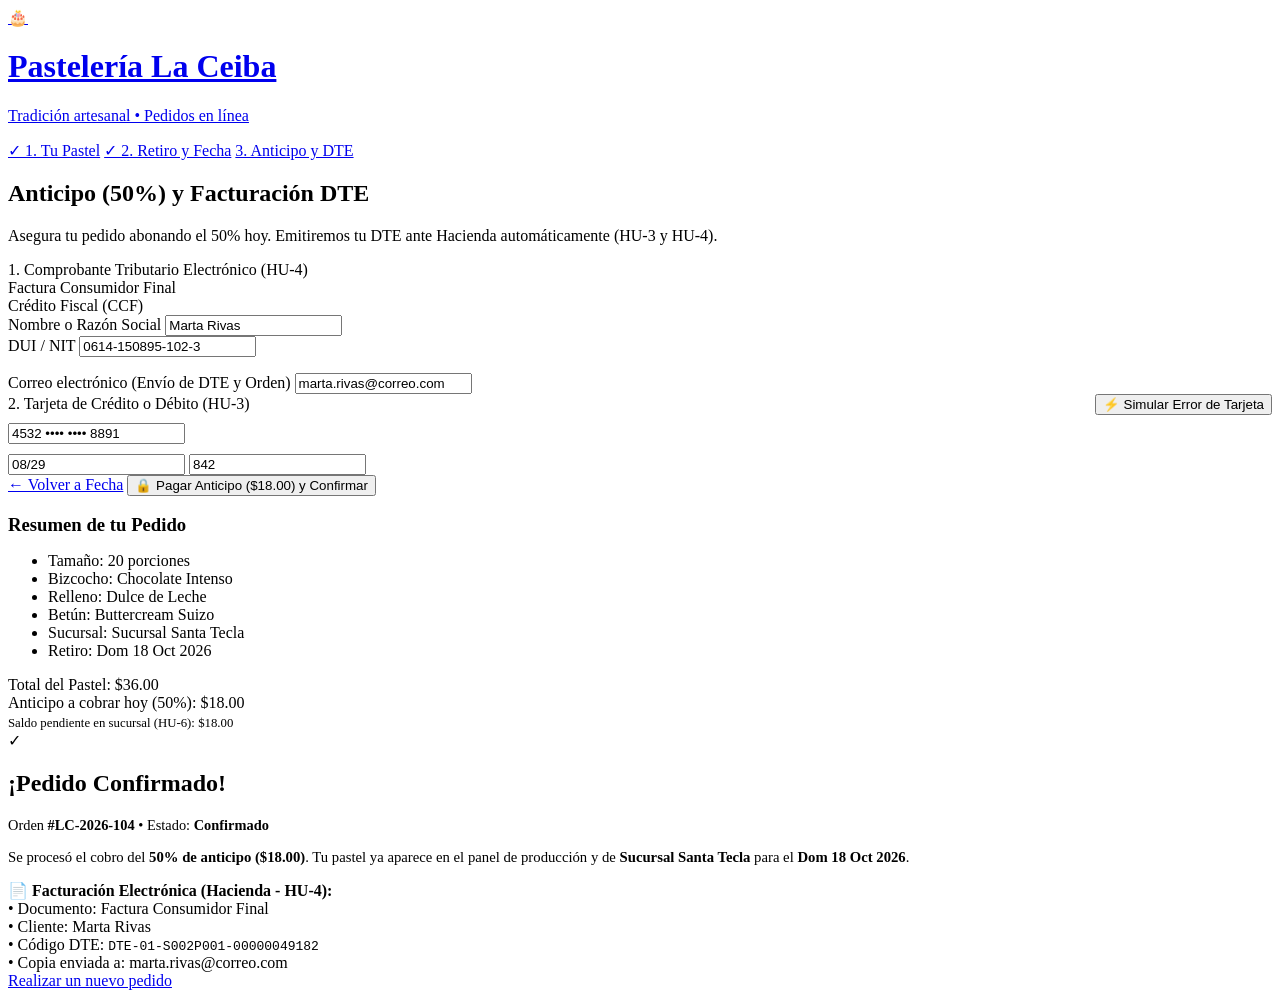
==== pago.html @ 1e6e4f91 "Subida a github" ====
<!DOCTYPE html>
<html lang="es">
<head>
  <meta charset="UTF-8">
  <meta name="viewport" content="width=device-width, initial-scale=1.0">
  <title>Paso 3: Anticipo y Facturación DTE | Pastelería La Ceiba</title>
  <link rel="stylesheet" href="styles.css">
</head>
<body>

<div class="app-container">
  <header>
    <a href="index.html" class="brand">
      <div class="brand-icon">🎂</div>
      <div>
        <h1>Pastelería La Ceiba</h1>
        <p>Tradición artesanal • Pedidos en línea</p>
      </div>
    </a>

    <nav class="stepper">
      <a href="index.html" class="step-pill completed">✓ 1. Tu Pastel</a>
      <a href="retiro.html" class="step-pill completed">✓ 2. Retiro y Fecha</a>
      <a href="pago.html" class="step-pill active">3. Anticipo y DTE</a>
    </nav>
  </header>

  <div class="main-grid">
    <div class="screen-area">
      <h2 class="section-title">Anticipo (50%) y Facturación DTE</h2>
      <p class="section-subtitle">Asegura tu pedido abonando el 50% hoy. Emitiremos tu DTE ante Hacienda automáticamente (HU-3 y HU-4).</p>

      <!-- 1. Datos Fiscales DTE (HU-4) -->
      <label class="form-label">1. Comprobante Tributario Electrónico (HU-4)</label>
      <div class="tax-tabs">
        <div class="tax-tab active" onclick="selectTaxType(this, 'Factura Consumidor Final')">Factura Consumidor Final</div>
        <div class="tax-tab" onclick="selectTaxType(this, 'Crédito Fiscal (CCF)')">Crédito Fiscal (CCF)</div>
      </div>

      <div class="two-cols" style="margin-bottom:16px;">
        <div>
          <label class="form-label" id="lbl-client">Nombre o Razón Social</label>
          <input type="text" id="input-name" value="Marta Rivas" placeholder="Nombre completo">
        </div>
        <div>
          <label class="form-label" id="lbl-doc">DUI / NIT</label>
          <input type="text" id="input-doc" value="0614-150895-102-3" placeholder="00000000-0">
        </div>
      </div>

      <div class="form-group">
        <label class="form-label">Correo electrónico (Envío de DTE y Orden)</label>
        <input type="email" id="input-email" value="marta.rivas@correo.com">
      </div>

      <!-- 2. Pasarela de Pago (HU-3) -->
      <div class="form-group">
        <div style="display:flex; justify-content:space-between; align-items:center; margin-bottom:8px;">
          <label class="form-label" style="margin:0;">2. Tarjeta de Crédito o Débito (HU-3)</label>
          <button type="button" class="btn btn-outline-error" onclick="triggerPaymentError()">⚡ Simular Error de Tarjeta</button>
        </div>
        <input type="text" id="card-num" value="4532 •••• •••• 8891" style="margin-bottom:10px;">
        <div class="two-cols">
          <input type="text" id="card-exp" value="08/29" placeholder="MM/AA">
          <input type="text" id="card-cvv" value="842" placeholder="CVV">
        </div>
      </div>

      <!-- Alerta de Estado de Error en Pasarela -->
      <div class="alert-box" id="payment-alert"></div>

      <div class="btn-row">
        <a href="retiro.html" class="btn btn-secondary">← Volver a Fecha</a>
        <button type="button" class="btn btn-primary" onclick="confirmOrderSuccess()">
          🔒 Pagar Anticipo (<span id="btn-deposit">$18.00</span>) y Confirmar
        </button>
      </div>
    </div>

    <!-- Sidebar de Resumen -->
    <aside class="summary-sidebar">
      <div>
        <h3 style="font-family:'Playfair Display',serif; color:var(--primary); margin-bottom:14px;">
          Resumen de tu Pedido
        </h3>
        <div class="cake-preview-card">
          <div class="cake-visual">
            <div class="cake-tier-top" id="visual-top"></div>
            <div class="cake-tier-bottom" id="visual-bottom">
              <div class="cake-filling-line" id="visual-filling"></div>
            </div>
            <div class="cake-stand"></div>
          </div>
          <ul class="summary-list">
            <li><span>Tamaño:</span> <span id="sum-size">20 porciones</span></li>
            <li><span>Bizcocho:</span> <span id="sum-flavor">Chocolate Intenso</span></li>
            <li><span>Relleno:</span> <span id="sum-filling">Dulce de Leche</span></li>
            <li><span>Betún:</span> <span id="sum-frosting">Buttercream Suizo</span></li>
            <li><span>Sucursal:</span> <span id="sum-branch">Sucursal Santa Tecla</span></li>
            <li><span>Retiro:</span> <span id="sum-date">Dom 18 Oct 2026</span></li>
          </ul>
        </div>
      </div>

      <div class="price-breakdown">
        <div class="price-row">
          <span>Total del Pastel:</span>
          <span id="price-total">$36.00</span>
        </div>
        <div class="price-row highlight">
          <span>Anticipo a cobrar hoy (50%):</span>
          <span id="price-deposit">$18.00</span>
        </div>
        <div class="price-row" style="font-size:0.8rem; color:var(--text-muted); margin-top:4px;">
          <span>Saldo pendiente en sucursal (HU-6):</span>
          <span id="price-balance">$18.00</span>
        </div>
      </div>
    </aside>
  </div>
</div>

<!-- Modal de Estado de Éxito (HU-3 y HU-4) -->
<div class="modal-overlay" id="success-modal">
  <div class="modal-card">
    <div class="success-badge">✓</div>
    <h2 class="section-title">¡Pedido Confirmado!</h2>
    <p style="font-size:0.9rem; color:var(--text-muted); margin-bottom:12px;">
      Orden <strong>#LC-2026-104</strong> • Estado: <span style="color:var(--success);font-weight:700;">Confirmado</span>
    </p>
    <p style="font-size:0.92rem;">
      Se procesó el cobro del <strong>50% de anticipo (<span id="modal-deposit">$18.00</span>)</strong>. Tu pastel ya aparece en el panel de producción y de <strong id="modal-branch">Sucursal Santa Tecla</strong> para el <strong id="modal-date">Dom 18 Oct 2026</strong>.
    </p>

    <div class="dte-box">
      <strong>📄 Facturación Electrónica (Hacienda - HU-4):</strong><br>
      • Documento: <span id="modal-tax">Factura Consumidor Final</span><br>
      • Cliente: <span id="modal-client">Marta Rivas</span><br>
      • Código DTE: <code>DTE-01-S002P001-00000049182</code><br>
      • Copia enviada a: <span id="modal-email">marta.rivas@correo.com</span>
    </div>

    <a href="index.html" class="btn btn-primary" onclick="clearOrder()">
      Realizar un nuevo pedido
    </a>
  </div>
</div>

<script>
  let order = JSON.parse(localStorage.getItem('laCeibaOrder')) || {
    sizeName: '20 porciones',
    basePrice: 36,
    extrasPrice: 0,
    total: 36,
    deposit: 18,
    flavor: 'Chocolate Intenso',
    cakeColor: '#4A2511',
    filling: 'Dulce de Leche',
    fillingColor: '#C67D3B',
    frosting: 'Buttercream Suizo',
    frostingColor: '#FFFDF9',
    branch: 'Sucursal Santa Tecla',
    timeSlot: '10:00 AM - 12:00 PM',
    date: 'Dom 18 Oct 2026'
  };

  let selectedTax = 'Factura Consumidor Final';

  function selectTaxType(tab, type) {
    document.querySelectorAll('.tax-tab').forEach(t => t.classList.remove('active'));
    tab.classList.add('active');
    selectedTax = type;
    document.getElementById('lbl-doc').textContent = type.includes('Crédito') ? 'NIT y NRC Contribuyente' : 'DUI / NIT';
  }

  function triggerPaymentError() {
    const alertBox = document.getElementById('payment-alert');
    alertBox.className = 'alert-box error';
    alertBox.innerHTML = `
      <div>❌</div>
      <div>
        <strong>Error en la pasarela de pago:</strong> La transacción del 50% de anticipo fue declinada por el banco emisor. Verifica los fondos o los datos de tu tarjeta e intenta nuevamente.
      </div>
    `;
  }

  function confirmOrderSuccess() {
    const name = document.getElementById('input-name').value.trim();
    const doc = document.getElementById('input-doc').value.trim();
    const email = document.getElementById('input-email').value.trim();

    if (!name || !doc || !email) {
      const alertBox = document.getElementById('payment-alert');
      alertBox.className = 'alert-box error';
      alertBox.innerHTML = `
        <div>⚠️</div>
        <div><strong>Datos fiscales incompletos (HU-4):</strong> Completa nombre, documento y correo para emitir el DTE ante Hacienda.</div>
      `;
      return;
    }

    document.getElementById('payment-alert').style.display = 'none';
    const total = order.total || 36;
    const deposit = total / 2;

    document.getElementById('modal-deposit').textContent = `$${deposit.toFixed(2)}`;
    document.getElementById('modal-branch').textContent = order.branch;
    document.getElementById('modal-date').textContent = `${order.date} (${order.timeSlot})`;
    document.getElementById('modal-tax').textContent = selectedTax;
    document.getElementById('modal-client').textContent = `${name} (${doc})`;
    document.getElementById('modal-email').textContent = email;

    document.getElementById('success-modal').style.display = 'flex';
  }

  function clearOrder() {
    localStorage.removeItem('laCeibaOrder');
  }

  window.onload = () => {
    const total = order.total || 36;
    const deposit = total / 2;

    document.getElementById('sum-size').textContent = order.sizeName;
    document.getElementById('sum-flavor').textContent = order.flavor;
    document.getElementById('sum-filling').textContent = order.filling;
    document.getElementById('sum-frosting').textContent = order.frosting;
    document.getElementById('sum-branch').textContent = order.branch;
    document.getElementById('sum-date').textContent = `${order.date}`;

    document.getElementById('price-total').textContent = `$${total.toFixed(2)}`;
    document.getElementById('price-deposit').textContent = `$${deposit.toFixed(2)}`;
    document.getElementById('price-balance').textContent = `$${deposit.toFixed(2)}`;
    document.getElementById('btn-deposit').textContent = `$${deposit.toFixed(2)}`;

    const top = document.getElementById('visual-top');
    const bot = document.getElementById('visual-bottom');
    top.style.background = order.cakeColor;
    bot.style.background = order.cakeColor;
    top.style.borderTopColor = order.frostingColor;
    bot.style.borderTopColor = order.frostingColor;
    document.getElementById('visual-filling').style.background = order.fillingColor;
  };
</script>

</body>
</html>
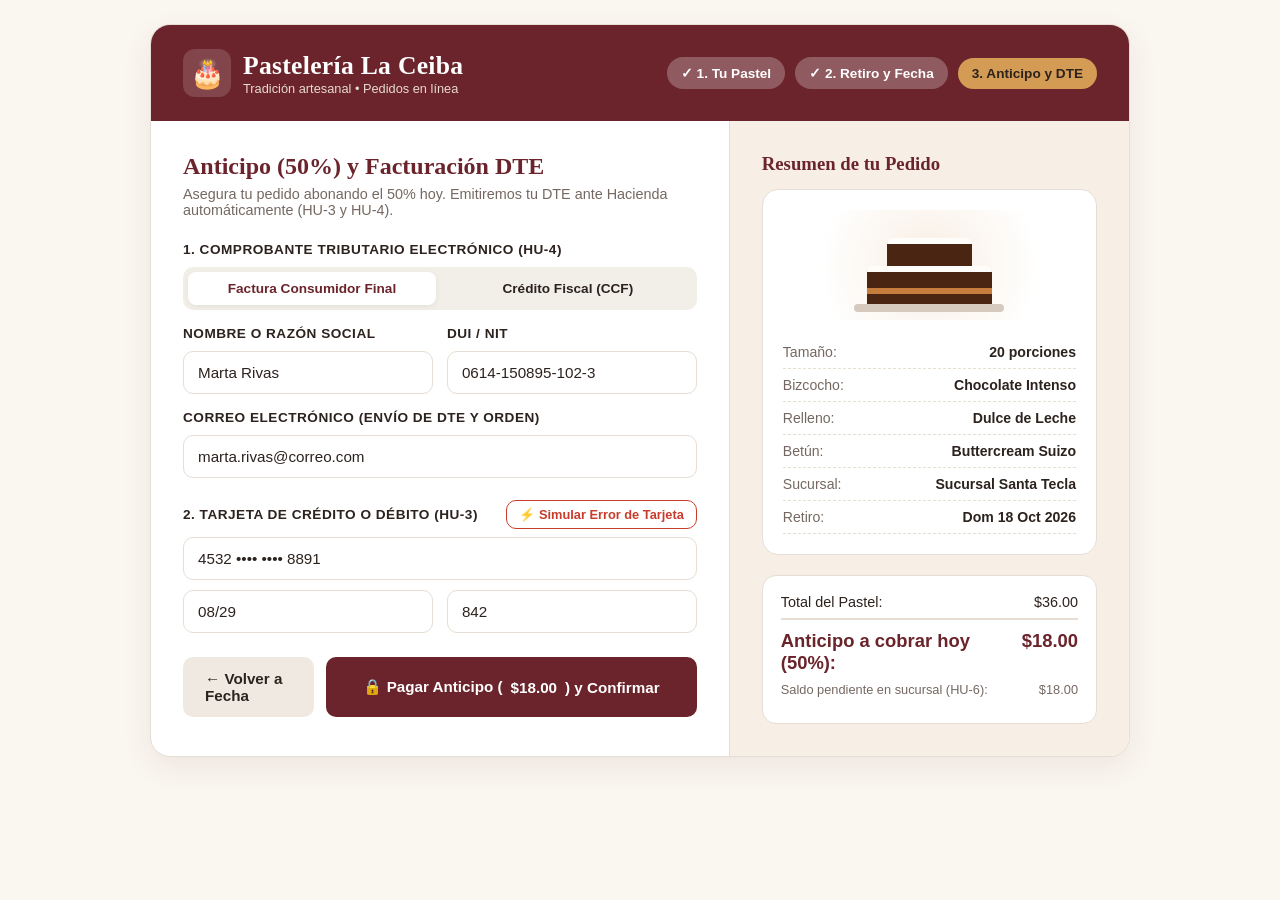
==== commit 6ef26889: "Final" ====
--- a/pago.html
+++ b/pago.html
@@ -4,7 +4,7 @@
   <meta charset="UTF-8">
   <meta name="viewport" content="width=device-width, initial-scale=1.0">
   <title>Paso 3: Anticipo y Facturación DTE | Pastelería La Ceiba</title>
-  <link rel="stylesheet" href="styles.css">
+  <link rel="stylesheet" href="css/style.css">
 </head>
 <body>
 
--- a/css/style.css
+++ b/css/style.css
@@ -0,0 +1,584 @@
+@import url('https://fonts.googleapis.com/css2?family=Playfair+Display:wght@600;700&family=Plus+Jakarta+Sans:wght@400;500;600;700&display=swap');
+
+:root {
+  --primary: #6B242B;
+  --primary-hover: #521A20;
+  --accent: #D49B54;
+  --accent-light: #F7EFE5;
+  --bg: #FAF6F0;
+  --surface: #FFFFFF;
+  --text: #2C221E;
+  --text-muted: #756862;
+  --border: #E6DDD3;
+  --error: #C93B2B;
+  --error-bg: #FDECEB;
+  --success: #2B7A4B;
+  --success-bg: #E8F5EE;
+  --radius: 14px;
+  --shadow: 0 10px 30px rgba(107, 36, 43, 0.08);
+}
+
+* {
+  box-sizing: border-box;
+  margin: 0;
+  padding: 0;
+}
+
+body {
+  font-family: 'Plus Jakarta Sans', sans-serif;
+  background-color: var(--bg);
+  color: var(--text);
+  min-height: 100vh;
+  display: flex;
+  flex-direction: column;
+  align-items: center;
+  padding: 24px 16px;
+}
+
+.app-container {
+  width: 100%;
+  max-width: 980px;
+  background: var(--surface);
+  border-radius: 20px;
+  box-shadow: var(--shadow);
+  overflow: hidden;
+  border: 1px solid var(--border);
+}
+
+header {
+  background: var(--primary);
+  color: #FFF;
+  padding: 24px 32px;
+  display: flex;
+  justify-content: space-between;
+  align-items: center;
+  flex-wrap: wrap;
+  gap: 16px;
+}
+
+.brand {
+  display: flex;
+  align-items: center;
+  gap: 12px;
+  text-decoration: none;
+  color: #FFF;
+}
+
+.brand-icon {
+  font-size: 28px;
+  background: rgba(255, 255, 255, 0.15);
+  width: 48px;
+  height: 48px;
+  display: flex;
+  align-items: center;
+  justify-content: center;
+  border-radius: 12px;
+}
+
+.brand h1 {
+  font-family: 'Playfair Display', serif;
+  font-size: 1.6rem;
+  letter-spacing: 0.3px;
+}
+
+.brand p {
+  font-size: 0.8rem;
+  color: var(--accent-light);
+  opacity: 0.9;
+}
+
+.stepper {
+  display: flex;
+  gap: 10px;
+  align-items: center;
+}
+
+.step-pill {
+  display: flex;
+  align-items: center;
+  gap: 8px;
+  padding: 8px 14px;
+  border-radius: 30px;
+  font-size: 0.85rem;
+  font-weight: 600;
+  background: rgba(255, 255, 255, 0.1);
+  color: rgba(255, 255, 255, 0.65);
+  text-decoration: none;
+  transition: 0.25s ease;
+}
+
+.step-pill.active {
+  background: var(--accent);
+  color: #2C221E;
+}
+
+.step-pill.completed {
+  background: rgba(255, 255, 255, 0.25);
+  color: #FFF;
+}
+
+.main-grid {
+  display: grid;
+  grid-template-columns: 1.45fr 1fr;
+  min-height: 540px;
+}
+
+@media (max-width: 820px) {
+  .main-grid {
+    grid-template-columns: 1fr;
+  }
+}
+
+.screen-area {
+  padding: 32px;
+  border-right: 1px solid var(--border);
+  animation: fadeIn 0.3s ease;
+}
+
+@keyframes fadeIn {
+  from { opacity: 0; transform: translateY(6px); }
+  to { opacity: 1; transform: translateY(0); }
+}
+
+.section-title {
+  font-family: 'Playfair Display', serif;
+  font-size: 1.5rem;
+  color: var(--primary);
+  margin-bottom: 6px;
+}
+
+.section-subtitle {
+  font-size: 0.9rem;
+  color: var(--text-muted);
+  margin-bottom: 24px;
+}
+
+.form-group {
+  margin-bottom: 22px;
+}
+
+.form-label {
+  display: block;
+  font-weight: 700;
+  font-size: 0.85rem;
+  margin-bottom: 10px;
+  color: var(--text);
+  text-transform: uppercase;
+  letter-spacing: 0.5px;
+}
+
+.options-grid {
+  display: grid;
+  grid-template-columns: repeat(3, 1fr);
+  gap: 12px;
+}
+
+.option-card {
+  border: 2px solid var(--border);
+  border-radius: 12px;
+  padding: 14px 12px;
+  text-align: center;
+  cursor: pointer;
+  transition: all 0.2s ease;
+  background: var(--surface);
+}
+
+.option-card:hover {
+  border-color: var(--accent);
+  transform: translateY(-2px);
+}
+
+.option-card.selected {
+  border-color: var(--primary);
+  background: var(--accent-light);
+}
+
+.option-card .title {
+  font-weight: 700;
+  font-size: 0.95rem;
+  display: block;
+  margin-bottom: 4px;
+}
+
+.option-card .meta {
+  font-size: 0.8rem;
+  color: var(--text-muted);
+}
+
+.option-card .price-tag {
+  display: inline-block;
+  margin-top: 6px;
+  font-weight: 700;
+  color: var(--primary);
+  font-size: 0.9rem;
+}
+
+select, input[type="text"], input[type="email"] {
+  width: 100%;
+  padding: 12px 14px;
+  border-radius: 10px;
+  border: 1.5px solid var(--border);
+  font-family: inherit;
+  font-size: 0.95rem;
+  color: var(--text);
+  background: #FFF;
+  transition: 0.2s;
+}
+
+select:focus, input:focus {
+  outline: none;
+  border-color: var(--primary);
+  box-shadow: 0 0 0 3px rgba(107, 36, 43, 0.1);
+}
+
+.two-cols {
+  display: grid;
+  grid-template-columns: 1fr 1fr;
+  gap: 14px;
+}
+
+.upload-box {
+  border: 2px dashed var(--border);
+  border-radius: 12px;
+  padding: 13px;
+  text-align: center;
+  cursor: pointer;
+  font-size: 0.85rem;
+  color: var(--text-muted);
+  transition: 0.2s;
+}
+
+.upload-box:hover {
+  border-color: var(--primary);
+  color: var(--primary);
+  background: var(--accent-light);
+}
+
+.calendar-legend {
+  display: flex;
+  gap: 14px;
+  font-size: 0.78rem;
+  margin-bottom: 12px;
+  flex-wrap: wrap;
+}
+
+.legend-item {
+  display: flex;
+  align-items: center;
+  gap: 6px;
+}
+
+.dot {
+  width: 10px;
+  height: 10px;
+  border-radius: 50%;
+}
+
+.calendar-grid {
+  display: grid;
+  grid-template-columns: repeat(7, 1fr);
+  gap: 8px;
+  margin-bottom: 16px;
+}
+
+.cal-header {
+  text-align: center;
+  font-size: 0.75rem;
+  font-weight: 700;
+  color: var(--text-muted);
+  padding-bottom: 4px;
+}
+
+.cal-day {
+  border: 1.5px solid var(--border);
+  border-radius: 10px;
+  padding: 10px 4px;
+  text-align: center;
+  cursor: pointer;
+  font-size: 0.9rem;
+  font-weight: 600;
+  transition: 0.2s;
+  background: #FFF;
+}
+
+.cal-day .sub {
+  display: block;
+  font-size: 0.65rem;
+  font-weight: 500;
+  margin-top: 2px;
+}
+
+.cal-day.disabled-48h {
+  background: #F2EFE9;
+  color: #B5ADA5;
+  cursor: not-allowed;
+  border-color: transparent;
+}
+
+.cal-day.full-capacity {
+  background: var(--error-bg);
+  color: var(--error);
+  border-color: #F5C2C0;
+}
+
+.cal-day.selected {
+  background: var(--primary);
+  color: #FFF;
+  border-color: var(--primary);
+}
+
+.alert-box {
+  padding: 14px 16px;
+  border-radius: 12px;
+  font-size: 0.88rem;
+  margin-bottom: 18px;
+  display: none;
+  align-items: flex-start;
+  gap: 12px;
+  line-height: 1.45;
+}
+
+.alert-box.error {
+  background: var(--error-bg);
+  color: var(--error);
+  border: 1px solid #F5C2C0;
+  display: flex;
+}
+
+.alert-box.info {
+  background: #FFF8E7;
+  color: #8A5A00;
+  border: 1px solid #F3DC9B;
+  display: flex;
+}
+
+.summary-sidebar {
+  background: var(--accent-light);
+  padding: 32px;
+  display: flex;
+  flex-direction: column;
+  justify-content: space-between;
+}
+
+.cake-preview-card {
+  background: #FFF;
+  border-radius: 16px;
+  padding: 20px;
+  border: 1px solid var(--border);
+  margin-bottom: 20px;
+}
+
+.cake-visual {
+  height: 110px;
+  display: flex;
+  flex-direction: column;
+  align-items: center;
+  justify-content: flex-end;
+  margin-bottom: 16px;
+  padding-bottom: 8px;
+  background: radial-gradient(circle, #FAF3EB 20%, transparent 70%);
+}
+
+.cake-tier-top {
+  width: 85px;
+  height: 28px;
+  border-radius: 6px 6px 0 0;
+  background: #4A2511;
+  border-top: 6px solid #FFFDF9;
+  transition: 0.3s;
+}
+
+.cake-tier-bottom {
+  width: 125px;
+  height: 38px;
+  border-radius: 6px 6px 0 0;
+  background: #4A2511;
+  border-top: 6px solid #FFFDF9;
+  position: relative;
+  transition: 0.3s;
+}
+
+.cake-filling-line {
+  height: 6px;
+  width: 100%;
+  background: #C67D3B;
+  position: absolute;
+  top: 50%;
+  transition: 0.3s;
+}
+
+.cake-stand {
+  width: 150px;
+  height: 8px;
+  background: #D6C9BE;
+  border-radius: 10px;
+}
+
+.summary-list {
+  list-style: none;
+  font-size: 0.88rem;
+}
+
+.summary-list li {
+  display: flex;
+  justify-content: space-between;
+  padding: 8px 0;
+  border-bottom: 1px dashed var(--border);
+}
+
+.summary-list li span:first-child {
+  color: var(--text-muted);
+}
+
+.summary-list li span:last-child {
+  font-weight: 600;
+  text-align: right;
+}
+
+.price-breakdown {
+  background: #FFF;
+  border-radius: 14px;
+  padding: 18px;
+  border: 1px solid var(--border);
+}
+
+.price-row {
+  display: flex;
+  justify-content: space-between;
+  font-size: 0.9rem;
+  margin-bottom: 8px;
+}
+
+.price-row.highlight {
+  font-size: 1.15rem;
+  font-weight: 700;
+  color: var(--primary);
+  padding-top: 10px;
+  border-top: 2px solid var(--border);
+  margin-top: 8px;
+}
+
+.btn-row {
+  display: flex;
+  justify-content: space-between;
+  gap: 12px;
+  margin-top: 24px;
+}
+
+.btn {
+  padding: 13px 22px;
+  border-radius: 10px;
+  font-family: inherit;
+  font-weight: 700;
+  font-size: 0.95rem;
+  cursor: pointer;
+  border: none;
+  text-decoration: none;
+  transition: 0.2s;
+  display: inline-flex;
+  align-items: center;
+  justify-content: center;
+  gap: 8px;
+}
+
+.btn-primary {
+  background: var(--primary);
+  color: #FFF;
+  width: 100%;
+}
+
+.btn-primary:hover {
+  background: var(--primary-hover);
+}
+
+.btn-secondary {
+  background: #EFE9E1;
+  color: var(--text);
+}
+
+.btn-secondary:hover {
+  background: #E2D9CE;
+}
+
+.btn-outline-error {
+  background: transparent;
+  border: 1.5px solid var(--error);
+  color: var(--error);
+  font-size: 0.8rem;
+  padding: 6px 12px;
+}
+
+.tax-tabs {
+  display: grid;
+  grid-template-columns: 1fr 1fr;
+  gap: 8px;
+  background: #F2EFE9;
+  padding: 5px;
+  border-radius: 10px;
+  margin-bottom: 16px;
+}
+
+.tax-tab {
+  padding: 9px;
+  text-align: center;
+  font-size: 0.85rem;
+  font-weight: 600;
+  border-radius: 8px;
+  cursor: pointer;
+}
+
+.tax-tab.active {
+  background: #FFF;
+  color: var(--primary);
+  box-shadow: 0 2px 6px rgba(0,0,0,0.06);
+}
+
+.modal-overlay {
+  position: fixed;
+  inset: 0;
+  background: rgba(44, 34, 30, 0.65);
+  display: none;
+  align-items: center;
+  justify-content: center;
+  padding: 16px;
+  z-index: 999;
+}
+
+.modal-card {
+  background: #FFF;
+  max-width: 520px;
+  width: 100%;
+  border-radius: 20px;
+  padding: 32px;
+  text-align: center;
+  box-shadow: 0 20px 50px rgba(0,0,0,0.25);
+  animation: fadeIn 0.25s ease;
+}
+
+.success-badge {
+  width: 68px;
+  height: 68px;
+  background: var(--success-bg);
+  color: var(--success);
+  border-radius: 50%;
+  display: flex;
+  align-items: center;
+  justify-content: center;
+  font-size: 32px;
+  margin: 0 auto 16px;
+}
+
+.dte-box {
+  background: #F8FAFC;
+  border: 1px solid #CBD5E1;
+  border-radius: 12px;
+  padding: 16px;
+  text-align: left;
+  margin: 20px 0;
+  font-size: 0.84rem;
+  line-height: 1.5;
+}
+
+.dte-box strong {
+  color: var(--primary);
+}
